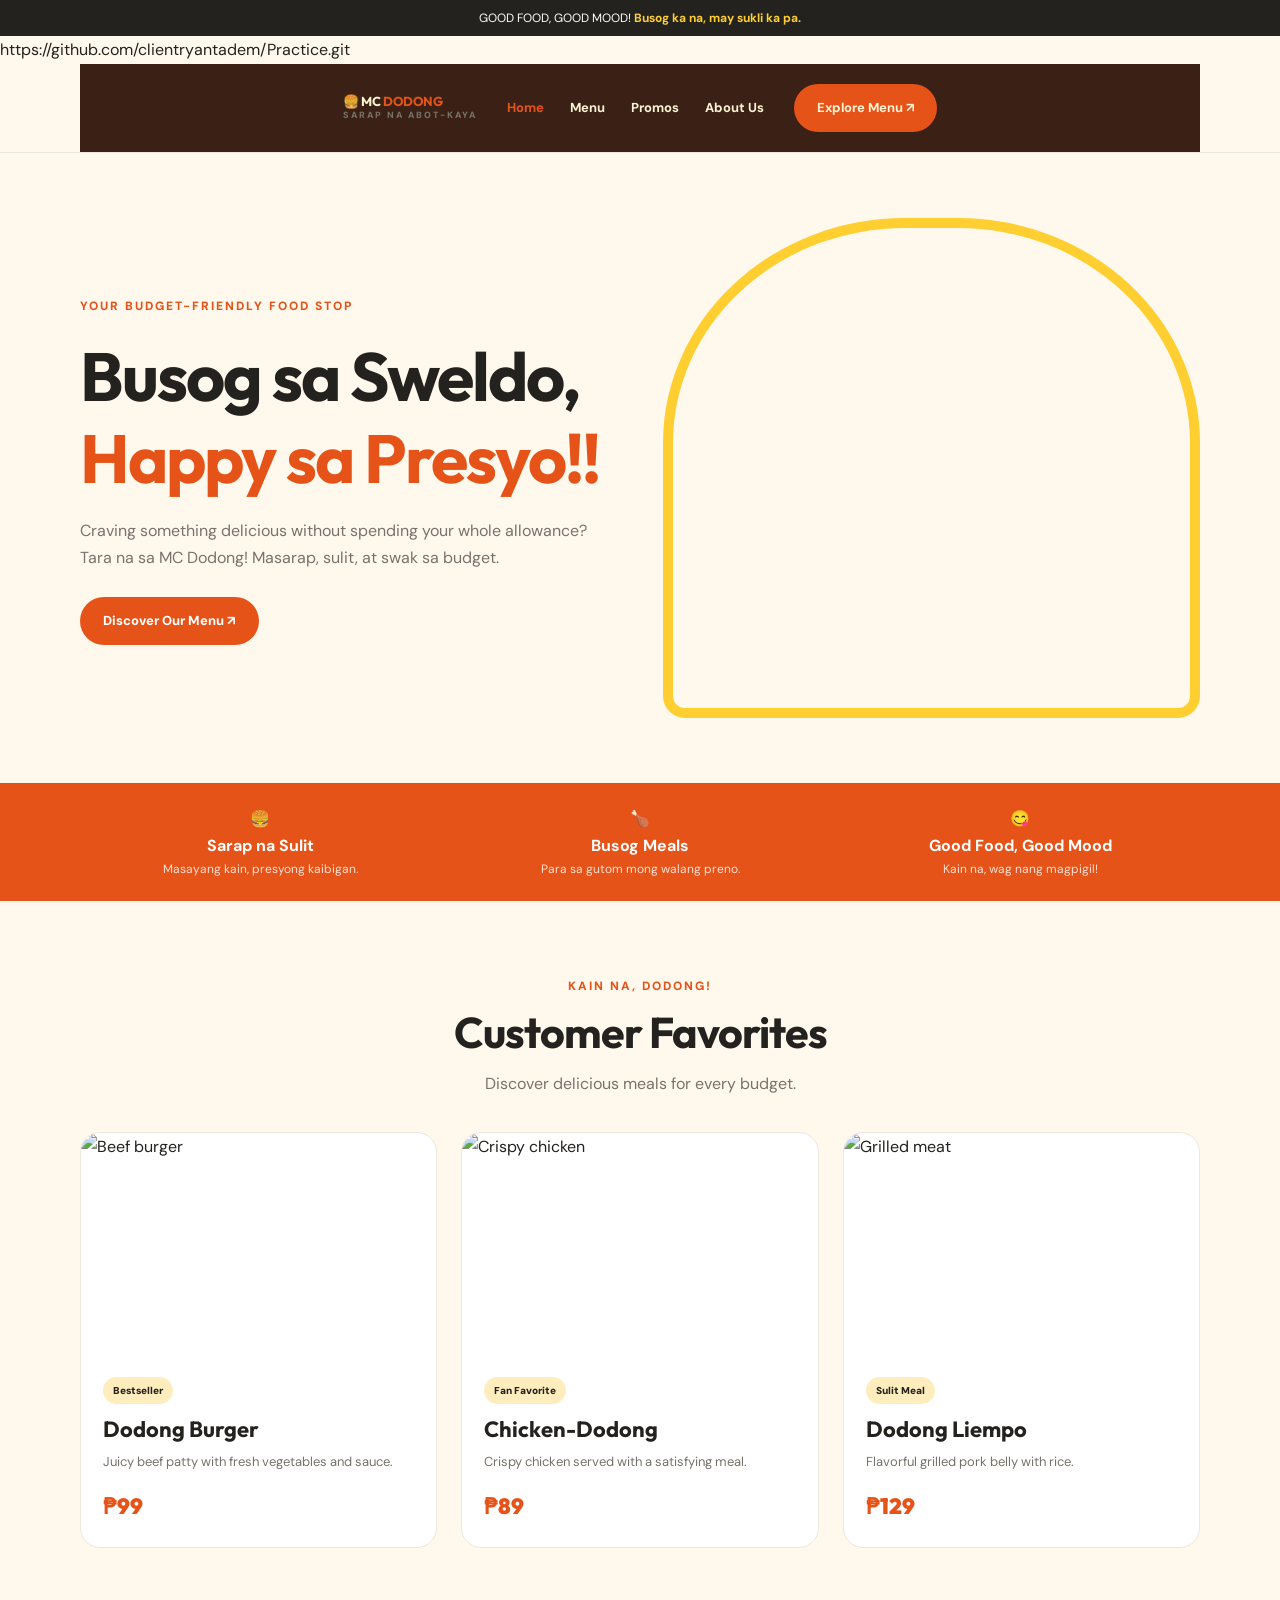
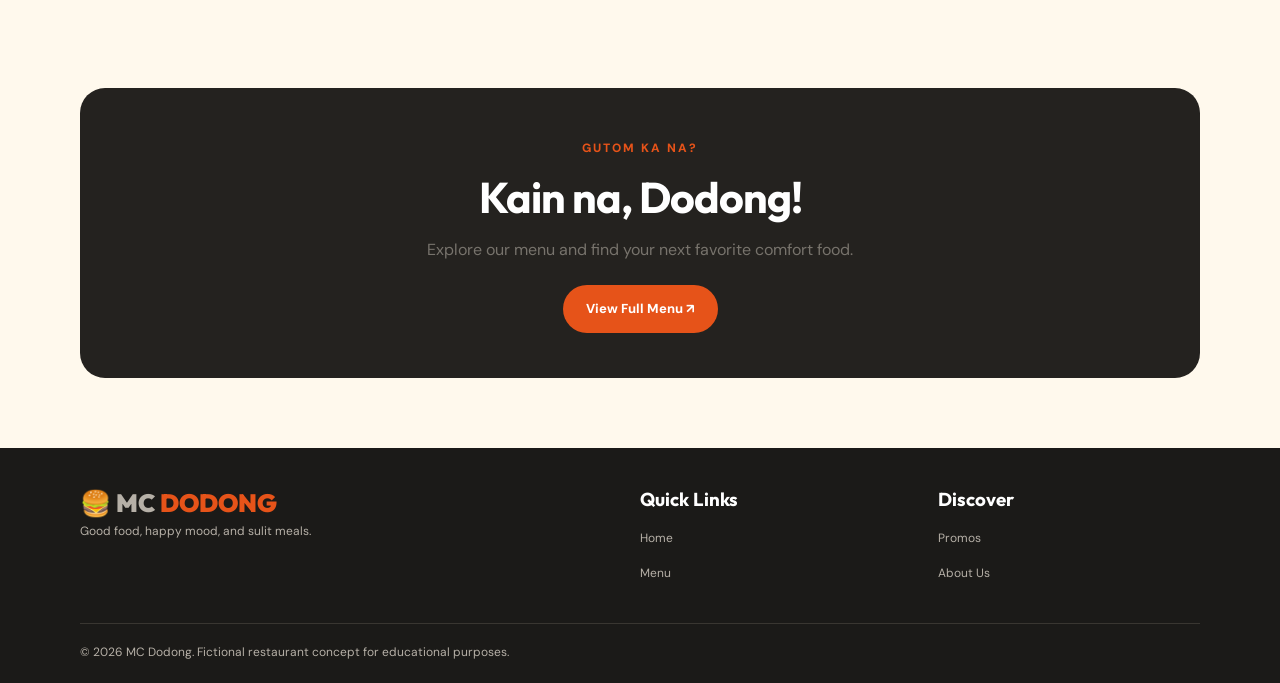
==== index.html @ 02cd671e "added menu,about, promos,styles" ====
<!DOCTYPE html>
<html lang="en">
<head>
    <meta charset="UTF-8">
    <meta name="viewport" content="width=device-width, initial-scale=1.0">
    <title>MC Dodong</title>
    <link rel="stylesheet" href="styles.css">
</head>
   
<body>
    



<div class="announcement">
    GOOD FOOD, GOOD MOOD! <strong>Busog ka na, may sukli ka pa.</strong>
</div>

<header>https://github.com/clientryantadem/Practice.git
    <div class="container navbar">
        <a href="index.html" class="logo">🍔 MC <span>DODONG</span>
            <small>SARAP NA ABOT-KAYA</small>
        </a>
        <nav>
            <a href="index.html" class="active">Home</a>
            <a href="menu.html">Menu</a>
            <a href="promos.html">Promos</a>
            <a href="about.html">About Us</a>
        </nav>
        <a href="menu.html" class="btn">Explore Menu ↗</a>
    </div>
</header>

<main>
    <section class="hero">
        <div class="container hero-grid">
            <div>
                <span class="eyebrow">Your budget-friendly food stop</span>
                <h1>Busog sa Sweldo, <span>Happy sa Presyo!!</span></h1>
                <p>
                    Craving something delicious without spending your
                    whole allowance? Tara na sa MC Dodong! Masarap,
                    sulit, at swak sa budget.
                </p>
                <a href="menu.html" class="btn">Discover Our Menu ↗</a>
            </div>
            <div>
                <img class="hero-image"
                    src="mcdodong.png"
                    alt="Delicious burger">
            </div>
        </div>
    </section>

    <section class="features">
        <div class="container feature-grid">
            <div>🍔 <strong>Sarap na Sulit</strong><p>Masayang kain, presyong kaibigan.</p></div>
            <div>🍗 <strong>Busog Meals</strong><p>Para sa gutom mong walang preno.</p></div>
            <div>😋 <strong>Good Food, Good Mood</strong><p>Kain na, wag nang magpigil!</p></div>
        </div>
    </section>

    <section>
        <div class="container">
            <div class="section-heading">
                <span class="eyebrow">Kain na, Dodong!</span>
                <h2>Customer Favorites</h2>
                <p>Discover delicious meals for every budget.</p>
            </div>

            <div class="card-grid">
                <article class="card">
                    <img src="https://images.unsplash.com/photo-1568901346375-23c9450c58cd?auto=format&fit=crop&w=700&q=80" alt="Beef burger">
                    <div class="card-content">
                        <span class="tag">Bestseller</span>
                        <h3>Dodong Burger</h3>
                        <p>Juicy beef patty with fresh vegetables and sauce.</p>
                        <span class="price">₱99</span>
                    </div>
                </article>

                <article class="card">
                    <img src="https://images.unsplash.com/photo-1626082927389-6cd097cdc6ec?auto=format&fit=crop&w=700&q=80" alt="Crispy chicken">
                    <div class="card-content">
                        <span class="tag">Fan Favorite</span>
                        <h3>Chicken-Dodong</h3>
                        <p>Crispy chicken served with a satisfying meal.</p>
                        <span class="price">₱89</span>
                    </div>
                </article>

                <article class="card">
                    <img src="https://images.unsplash.com/photo-1544025162-d76694265947?auto=format&fit=crop&w=700&q=80" alt="Grilled meat">
                    <div class="card-content">
                        <span class="tag">Sulit Meal</span>
                        <h3>Dodong Liempo</h3>
                        <p>Flavorful grilled pork belly with rice.</p>
                        <span class="price">₱129</span>
                    </div>
                </article>
            </div>
        </div>
    </section>

    <section>
        <div class="container cta">
            <span class="eyebrow">Gutom ka na?</span>
            <h2>Kain na, Dodong!</h2>
            <p>Explore our menu and find your next favorite comfort food.</p>
            <a href="menu.html" class="btn">View Full Menu ↗</a>
        </div>
    </section>
</main>

<footer>
    <div class="container footer-grid">
        <div>
            <a href="index.html" class="logo">🍔 MC <span>DODONG</span></a>
            <p>Good food, happy mood, and sulit meals.</p>
        </div>
        <div>
            <h3>Quick Links</h3>
            <ul>
                <li><a href="index.html">Home</a></li>
                <li><a href="menu.html">Menu</a></li>
            </ul>
        </div>
        <div>
            <h3>Discover</h3>
            <ul>
                <li><a href="promos.html">Promos</a></li>
                <li><a href="about.html">About Us</a></li>
            </ul>
        </div>
    </div>
    <div class="container footer-bottom">
        <p>© 2026 MC Dodong. Fictional restaurant concept for educational purposes.</p>
    </div>
</footer>

</body>
</html>
---- styles.css ----
@import url('https://fonts.googleapis.com/css2?family=DM+Sans:wght@400;500;600;700;800&family=Outfit:wght@500;600;700;800;900&display=swap');

:root {
    --orange: #e65319;
    --orange-dark: #bd3610;
    --yellow: #ffcf32;
    --cream: #fff9ed;
    --dark: #24221f;
    --muted: #77736c;
}

* {
    margin: 0;
    padding: 0;
    box-sizing: border-box;
}

html {
    scroll-behavior: smooth;
}

body {
    font-family: 'DM Sans', sans-serif;
    color: var(--dark);
    background: var(--cream);
    line-height: 1.7;
}

img {
    height: auto;
    width: 100%;
    display: block;
    object-fit: cover;
}

a {
    color: inherit;
    text-decoration: none;
}

.container {
    width: min(1120px, 90%);
    margin: auto;
}

/* ANNOUNCEMENT */
.announcement {
    background: var(--dark);
    color: white;
    text-align: center;
    padding: 8px 12px;
    font-size: 12px;
}

.announcement strong {
    color: var(--yellow);
}

/* HEADER AND NAVIGATION */
header {
    position: sticky;
    top: 0;
    z-index: 100;
    background: var(--cream);
    border-bottom: 1px solid #eee5d7;
}

.navbar {
    min-height: 82px;
    display: flex;
    justify-content: center;
    align-items: center;
    gap: 30px;
    padding: 20px;
    background-color: #3b2115;
    flex-wrap: wrap;
}

.logo {
    font-family: 'Outfit', sans-serif;
    font-size: 25px;
    font-weight: 900;
    line-height: 1.2;
    white-space: nowrap;
}

.logo span {
    color: var(--orange);
}

.logo small {
    display: block;
    font: 800 9px 'DM Sans', sans-serif;
    letter-spacing: 2px;
    color: var(--muted);
}

nav {
    display: flex;
    align-items: center;
    justify-content: center;
    gap: 26px;
    flex-wrap: wrap;
}

nav a,
.navbar a {
    color: #fff3d6;
    text-decoration: none;
    font-size: 13px;
    font-weight: 700;
    transition: color .2s;
}

nav a:hover,
nav a.active,
.navbar a:hover {
    color: var(--orange);
}

.btn {
    display: inline-block;
    background: var(--orange);
    color: white;
    padding: 13px 23px;
    border-radius: 50px;
    font-size: 13px;
    font-weight: 800;
    border: none;
    transition: .25s;
}

.btn:hover {
    background: var(--orange-dark);
    transform: translateY(-2px);
}

/* GENERAL SECTIONS */
section {
    padding: 70px 0;
}

.eyebrow {
    color: var(--orange);
    font-size: 12px;
    font-weight: 800;
    letter-spacing: 2px;
    text-transform: uppercase;
}

h1,
h2,
h3 {
    font-family: 'Outfit', sans-serif;
    line-height: 1.2;
}

h1 {
    font-size: clamp(40px, 6vw, 68px);
    letter-spacing: -2px;
}

h2 {
    font-size: clamp(30px, 4vw, 43px);
    letter-spacing: -1px;
}

p {
    color: var(--muted);
}

.section-heading {
    text-align: center;
    margin-bottom: 35px;
}

.section-heading h2 {
    margin: 8px 0 12px;
}

.section-heading p {
    max-width: 580px;
    margin: auto;
}

/* HOME HERO */
.hero {
    padding: 65px 0;
}

.hero-grid {
    display: grid;
    grid-template-columns: 1fr 1fr;
    align-items: center;
    gap: 45px;
}

.hero h1 {
    margin: 18px 0;
}

.hero h1 span {
    color: var(--orange);
}

.hero p {
    margin-bottom: 25px;
}

.hero-image {
    height: 500px;
    border: 10px solid var(--yellow);
    border-radius: 45% 45% 22px 22px;
}

/* FEATURE STRIP */
.features {
    background: var(--orange);
    color: white;
    padding: 22px 0;
}

.feature-grid {
    display: grid;
    grid-template-columns: repeat(3, 1fr);
    gap: 20px;
    text-align: center;
}

.feature-grid strong {
    display: block;
}

.feature-grid p {
    color: #ffe0d2;
    font-size: 12px;
}

/* GENERAL CARDS */
.card-grid {
    display: grid;
    grid-template-columns: repeat(3, 1fr);
    gap: 24px;
}

.card {
    background: white;
    border: 1px solid #eee7dc;
    border-radius: 20px;
    overflow: hidden;
    transition: transform .25s, box-shadow .25s;
}

.card:hover {
    transform: translateY(-6px);
    box-shadow: 0 15px 35px #34231412;
}

.card img {
    height: 220px;
}

.card-content {
    padding: 22px;
}

.card h3 {
    font-size: 22px;
    margin-bottom: 8px;
}

.card p {
    font-size: 13px;
    margin-bottom: 15px;
}

.price {
    color: var(--orange);
    font-family: 'Outfit', sans-serif;
    font-size: 22px;
    font-weight: 900;
}

.tag {
    display: inline-block;
    background: #ffedbd;
    padding: 5px 10px;
    border-radius: 50px;
    font-size: 10px;
    font-weight: 900;
    margin-bottom: 12px;
}

/* PAGE BANNERS */
.page-banner {
    background: var(--yellow);
    text-align: center;
    padding: 65px 20px;
}

.page-banner h1 {
    font-size: clamp(38px, 5vw, 55px);
    margin: 10px 0;
}

.page-banner p {
    max-width: 600px;
    margin: auto;
    color: #635333;
}

/* PROMO CARDS */
.promo-card {
    background: white;
    padding: 28px;
    border-radius: 20px;
    border: 1px solid #eee7dc;
    transition: .25s;
}

.promo-card:hover {
    border-color: var(--orange);
    transform: translateY(-5px);
}

.promo-icon {
    font-size: 35px;
    margin-bottom: 12px;
}

.promo-card h3 {
    margin: 12px 0;
}

.promo-card p {
    font-size: 13px;
}

.promo-price {
    color: var(--orange);
    font-weight: 900;
    margin-top: 15px;
}

/* ========================================
   ABOUT PAGE LAYOUT
======================================== */

.about-grid {
    display: grid;
    grid-template-columns: minmax(0, 0.9fr) minmax(0, 1.1fr);
    align-items: center;
    gap: 50px;
}

/* FOUNDER PHOTOS: ONDO ABOVE DODONG */
.about-grid .founders-section {
    display: flex;
    flex-direction: column;
    align-items: center;
    justify-content: center;
    gap: 20px;
    width: 100%;
    min-width: 0;
}

/* WIDER FOUNDER CARDS */
.about-grid .founder-card {
    width: 100%;
    max-width: 400px;
    min-width: 0;
    padding: 12px;
    text-align: center;
    background: #ffffff;
    border-radius: 18px;
    box-shadow: 0 5px 18px rgba(0, 0, 0, 0.08);
}

/* WIDER FOUNDER IMAGES */
.about-grid .founder-card img {
    display: block;
    width: 100%;
    height: 220px;
    max-height: none;
    object-fit: cover;
    object-position: center top;
    border-radius: 10px;
    box-shadow: none;
}

/* FOUNDER NAMES AND TITLES */
.about-grid .founder-card h3 {
    margin: 10px 0 4px;
    font-size: 17px;
}

.about-grid .founder-card p {
    font-size: 13px;
    line-height: 1.5;
    margin-bottom: 0;
}

/* STORY CONTENT ON THE RIGHT */
.story-content {
    min-width: 0;
}

.story-content h2 {
    margin: 12px 0 20px;
}

.story-content p {
    margin-bottom: 15px;
}

/* CALL TO ACTION */
.cta {
    text-align: center;
    background: var(--dark);
    color: white;
    border-radius: 25px;
    padding: 45px 20px;
}

.cta h2 {
    margin: 12px 0;
}

.cta p {
    max-width: 520px;
    margin: 0 auto 22px;
}

/* FOOTER */
footer {
    background: #1b1a18;
    color: white;
    padding: 40px 0 20px;
}

.footer-grid {
    display: grid;
    grid-template-columns: 2fr 1fr 1fr;
    gap: 35px;
    padding-bottom: 30px;
}

footer h3 {
    margin-bottom: 12px;
}

footer p,
footer a {
    color: #b6b0a7;
    font-size: 12px;
}

footer ul {
    list-style: none;
}

footer li {
    margin: 8px 0;
}

footer a:hover {
    color: var(--yellow);
}

.footer-bottom {
    border-top: 1px solid #393631;
    padding-top: 18px;
    font-size: 11px;
}

/* LOCATION AND CONTACT SECTION */
.location-card {
    display: grid;
    grid-template-columns: 1fr 1.5fr;
    gap: 30px;
    align-items: center;
    padding: 30px;
    background: #fff3d6;
    border-radius: 16px;
    margin-top: 30px;
}

.location-info h3 {
    color: #3b2115;
    margin: 20px 0 10px;
}

.location-info p {
    line-height: 1.7;
    margin-bottom: 20px;
}

.location-info a:not(.btn) {
    color: #b94b20;
    font-weight: bold;
}

.map-container {
    width: 100%;
    overflow: hidden;
    border-radius: 12px;
    border: 2px solid #b94b20;
}

.map-container iframe {
    display: block;
    width: 100%;
    min-height: 350px;
}

/* ========================================
   TABLET RESPONSIVENESS
======================================== */

@media (max-width: 768px) {
    .location-card {
        grid-template-columns: 1fr;
        padding: 20px;
    }

    .map-container iframe {
        min-height: 300px;
    }
}

/* ========================================
   MOBILE RESPONSIVENESS
======================================== */

@media (max-width: 760px) {

    /* NAVIGATION */
    .navbar {
        flex-direction: column;
        padding: 15px;
        gap: 18px;
    }

    nav {
        justify-content: center;
        flex-wrap: wrap;
        gap: 15px;
    }

    /* HOME AND ABOUT LAYOUT */
    .hero-grid,
    .about-grid {
        grid-template-columns: 1fr;
    }

    .hero-image {
        height: 320px;
    }

    .about-grid {
        gap: 30px;
    }

    /* KEEP FOUNDER CARDS STACKED */
    .about-grid .founders-section {
        display: flex;
        flex-direction: column;
        align-items: center;
        justify-content: center;
        width: 100%;
        max-width: none;
        margin: 0 auto;
        gap: 20px;
    }

    /* WIDER FOUNDER CARDS ON MOBILE */
    .about-grid .founder-card {
        width: 100%;
        max-width: 400px;
    }

    .about-grid .founder-card img {
        width: 100%;
        height: 220px;
        max-height: none;
    }

    /* MENU CARDS */
    .card-grid {
        grid-template-columns: repeat(2, minmax(0, 1fr));
        gap: 15px;
    }

    .card img {
        height: 180px;
    }

    /* FEATURES */
    .feature-grid {
        grid-template-columns: 1fr;
    }

    /* FOOTER */
    .footer-grid {
        grid-template-columns: 1fr;
        gap: 25px;
    }
}

/* ========================================
   SMALL MOBILE SCREENS
======================================== */

@media (max-width: 480px) {

    nav {
        gap: 12px;
    }

    nav a {
        font-size: 12px;
    }

    .card-grid {
        grid-template-columns: 1fr;
    }

    .card img {
        height: 230px;
    }

    section {
        padding: 50px 0;
    }

    /* FOUNDER CARDS FIT THE SCREEN */
    .about-grid .founder-card {
        max-width: 100%;
    }

    .about-grid .founder-card img {
        height: 200px;
    }
}

/* ========================================
   EXTRA SMALL MOBILE SCREENS
======================================== */

@media (max-width: 380px) {

    .about-grid .founders-section {
        gap: 15px;
    }

    .about-grid .founder-card {
        max-width: 100%;
        padding: 7px;
    }

    .about-grid .founder-card img {
        height: 180px;
        max-height: none;
    }
}
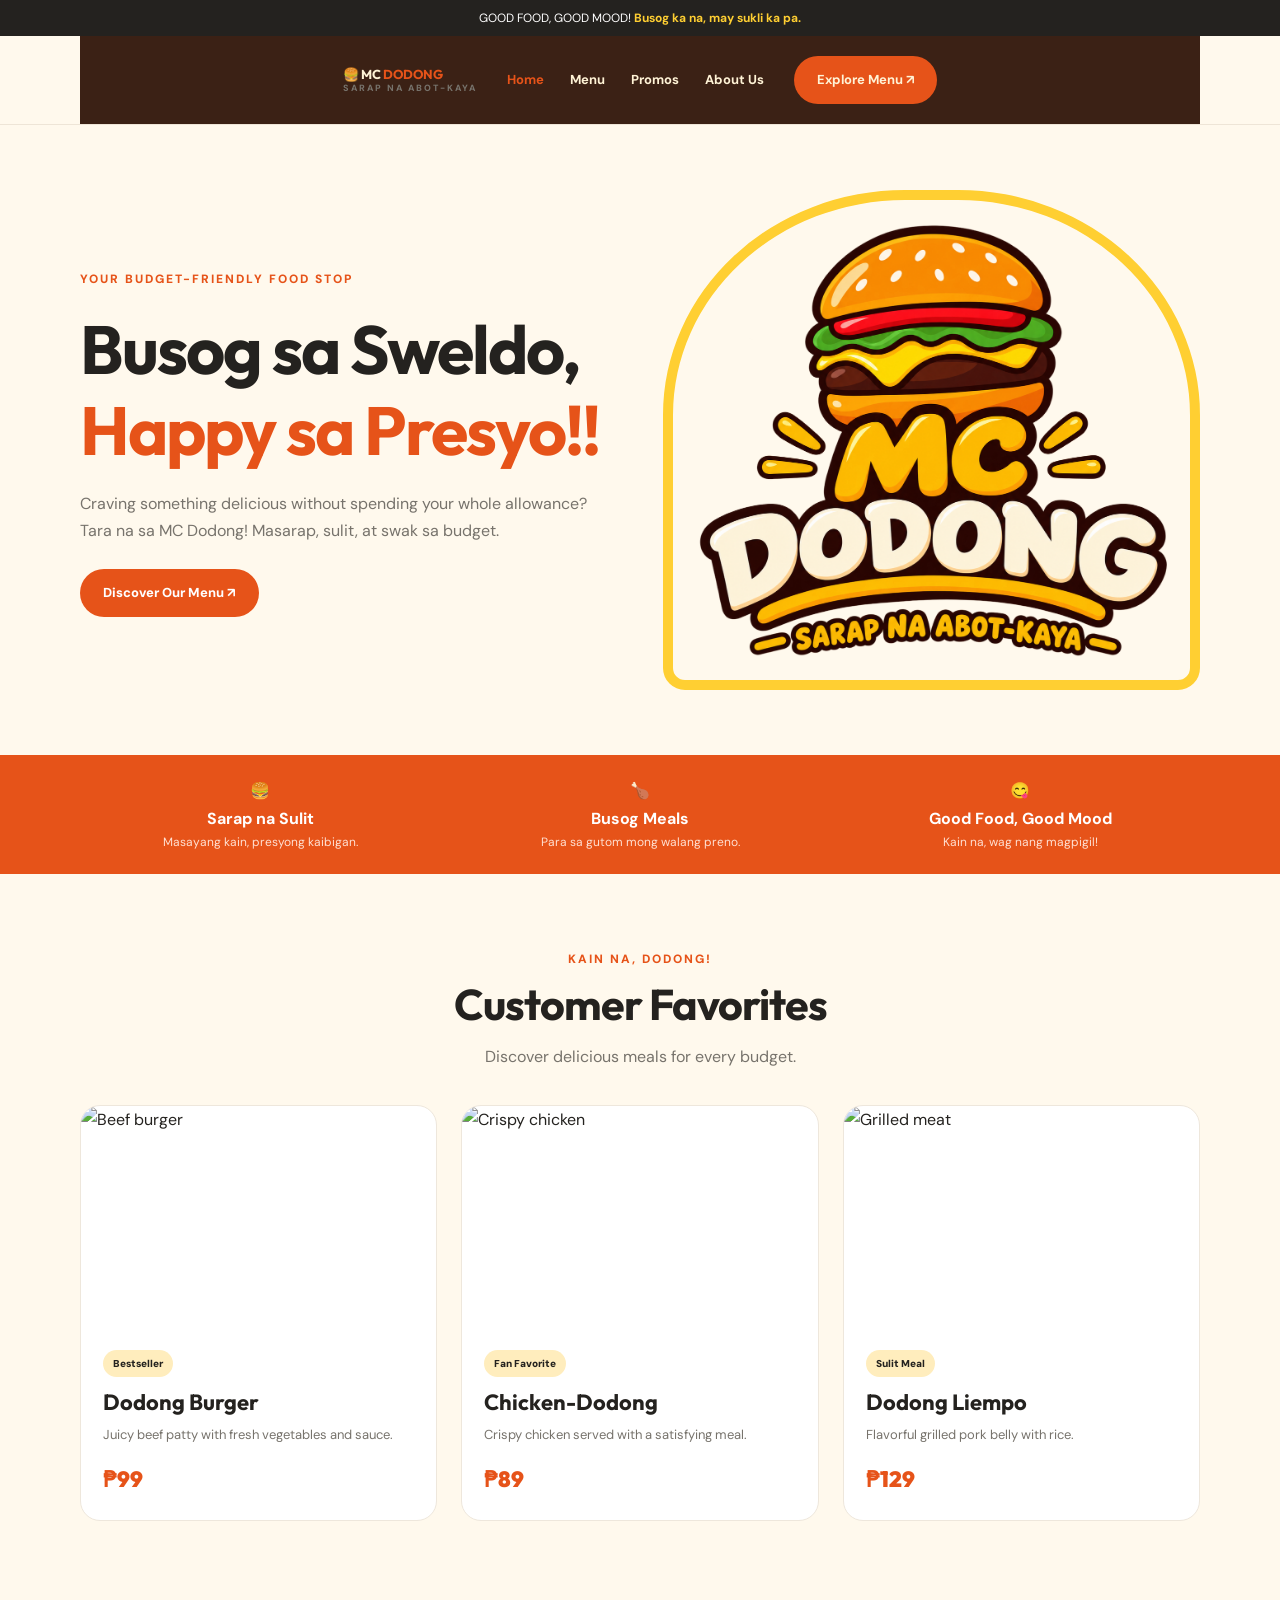
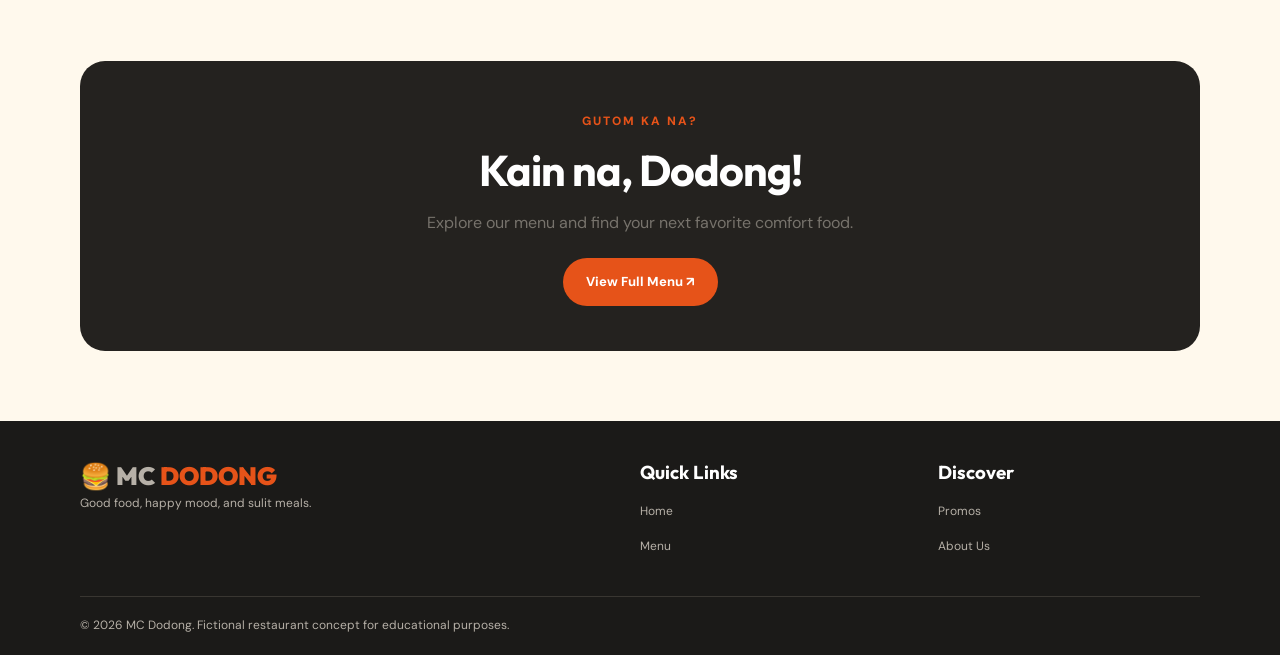
==== commit 74cacbb2: "added pics" ====
--- a/index.html
+++ b/index.html
@@ -17,7 +17,7 @@
     GOOD FOOD, GOOD MOOD! <strong>Busog ka na, may sukli ka pa.</strong>
 </div>
 
-<header>https://github.com/clientryantadem/Practice.git
+<header>
     <div class="container navbar">
         <a href="index.html" class="logo">🍔 MC <span>DODONG</span>
             <small>SARAP NA ABOT-KAYA</small>
